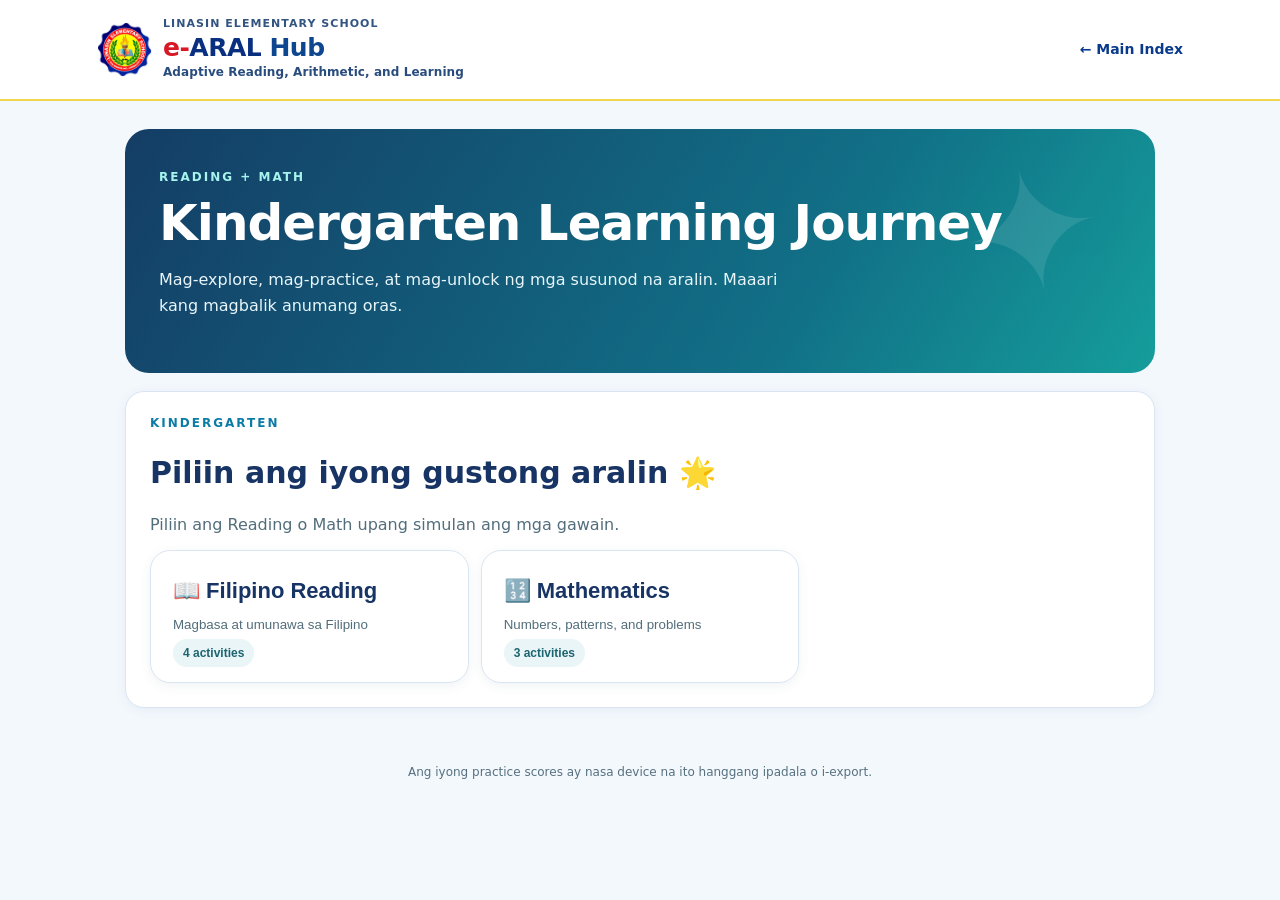
==== grade0.html @ 96395a0d "Add files via upload" ====
<!doctype html><html lang="fil"><head><meta charset="utf-8"><meta name="viewport" content="width=device-width,initial-scale=1"><meta name="theme-color" content="#17678b"><title>e-ARAL Hub · Kindergarten</title><link rel="icon" type="image/png" href="linasin-es-logo.png"><link rel="stylesheet" href="style.css"></head><body data-grade="0"><header class="top"><div class="nav"><a href="index.html" class="school-brand" aria-label="e-ARAL Hub — Home"><img src="linasin-es-logo.png" alt="Logo ng Linasin Elementary School" class="school-seal"><span class="brand-copy"><span class="school-name">LINASIN ELEMENTARY SCHOOL</span><strong class="brand-title"><span class="brand-e">e-</span>ARAL <span class="brand-hub">Hub</span></strong><span class="brand-tagline">Adaptive Reading, Arithmetic, and Learning</span></span></a><a href="index.html" class="go">← Main Index</a></div></header><main class="wrap"><section class="hero"><span class="eyebrow">READING + MATH</span><h1>Kindergarten Learning Journey</h1><p>Mag-explore, mag-practice, at mag-unlock ng mga susunod na aralin. Maaari kang magbalik anumang oras.</p></section><div id="app"></div><p class="footer">Ang iyong practice scores ay nasa device na ito hanggang ipadala o i-export.</p></main><script src="lessons.js"></script><script src="bank.js"></script><script src="app.js"></script></body></html>
---- style.css ----
:root{--ink:#17374b;--blue:#17678b;--teal:#12847f;--gold:#f1b64c;--paper:#f5fafb;--muted:#526d7b;--stroke:#d5e4eb;--white:white;--green:#137c59;--bg:#eff7f9}*{box-sizing:border-box}body{margin:0;background:var(--bg);font-family:system-ui,-apple-system,'Segoe UI',Arial,sans-serif;color:var(--ink)}.nav{max-width:1130px;margin:auto;padding:18px 22px;display:flex;justify-content:space-between;align-items:center;gap:12px}.top{background:white;border-bottom:1px solid var(--stroke)}.brand{text-decoration:none;color:var(--ink);font-size:21px;font-weight:850;letter-spacing:-.5px}.brand b{color:var(--teal)}.nav a.go{text-decoration:none;color:var(--blue);font-size:14px;font-weight:700}.wrap{max-width:1070px;margin:28px auto;padding:0 20px 32px}.hero{background:linear-gradient(122deg,#143d65,#116f86 65%,#159d9b);color:#fff;border-radius:24px;padding:37px 34px;position:relative;overflow:hidden}.hero:after{content:'✦';position:absolute;right:5%;top:2%;font-size:170px;opacity:.10;transform:rotate(-12deg)}.hero h1{font-size:clamp(30px,4vw,50px);line-height:1.12;letter-spacing:-1px;margin:10px 0}.hero p{max-width:660px;line-height:1.65;color:#e8f6fa}.eyebrow{text-transform:uppercase;letter-spacing:2px;font-size:12px;font-weight:750;color:var(--teal)}.hero .eyebrow{color:#a6f4ec}.card{background:white;border:1px solid var(--stroke);border-radius:19px;padding:24px;margin:18px 0;box-shadow:0 2px 12px #104e6511}.grid{display:grid;grid-template-columns:repeat(3,1fr);gap:15px;margin:20px 0}.gcard,.path{display:block;background:white;border:1px solid var(--stroke);border-radius:20px;padding:22px;text-decoration:none;color:var(--ink);transition:.14s;text-align:left;cursor:pointer;box-shadow:0 3px 12px #0e4d6310}.gcard:hover,.path:hover{border-color:var(--teal);transform:translateY(-2px)}.gcard .emoji{font-size:30px;display:block;margin-bottom:8px}.gcard h3,.path h3{font-size:22px;margin:5px 0}.gcard p,.path p,.muted{color:var(--muted)}.tag{display:inline-block;border-radius:99px;padding:6px 11px;background:#e8f6f4;color:#176f60;font-size:12px;font-weight:750}.flex{display:flex;align-items:center;justify-content:space-between;gap:14px;flex-wrap:wrap}.grid2{display:grid;grid-template-columns:repeat(2,1fr);gap:12px}.btn{appearance:none;border:0;padding:12px 18px;background:var(--blue);border-radius:12px;color:white;font-weight:750;font-size:15px;cursor:pointer;text-decoration:none;display:inline-flex;align-items:center;justify-content:center;gap:8px}.btn:hover{filter:brightness(1.08)}.btn:disabled{opacity:.45;cursor:not-allowed}.btn.secondary{background:#edf4f6;border:1px solid var(--stroke);color:var(--ink)}.btn.teal{background:var(--teal)}.btnrow{display:flex;gap:10px;flex-wrap:wrap;margin-top:16px}.tabs{display:flex;gap:7px;margin:16px 0;flex-wrap:wrap}.tabs button{background:#e1edf1;color:var(--ink);border:1px solid var(--stroke);border-radius:12px;padding:10px 15px;cursor:pointer;font-weight:700}.tabs button.active{background:var(--blue);color:white;border-color:var(--blue)}label.field{display:block;margin:13px 0 6px;font-weight:700}.input{width:100%;max-width:420px;border:1px solid #afcad7;border-radius:10px;padding:12px;font-size:16px}.mini{font-size:12px;color:var(--muted);line-height:1.5}.passage{font-size:clamp(17px,2.5vw,23px);line-height:1.85;background:#f1f7f8;border:1px solid var(--stroke);border-radius:14px;padding:22px;margin:17px 0;white-space:pre-wrap}.question{font-size:clamp(21px,2.6vw,28px);line-height:1.42;font-weight:740;margin:14px 0}.choice{display:block;padding:13px 16px;border:1px solid var(--stroke);border-radius:12px;margin:10px 0;background:#fff;cursor:pointer;font-size:17px}.choice:hover{border-color:var(--teal);background:#f4fafa}.choice:has(input:checked){border-color:var(--teal);background:#e9f7f3}.choice input{margin-right:12px;accent-color:var(--teal);transform:scale(1.12)}.progress{background:#d9e8ef;border-radius:100px;overflow:hidden;height:12px;margin:18px 0 8px}.bar{height:100%;background:linear-gradient(90deg,var(--teal),#56b6a8);border-radius:100px}.level{border:1px solid var(--stroke);border-radius:15px;padding:15px;margin:12px 0;background:#fff}.level.lock{background:#f4f6f7;opacity:.72}.notice{background:#e8f3fa;border-left:4px solid var(--blue);padding:13px 15px;border-radius:9px;margin:14px 0;font-size:14px}.good{background:#e7f7ef;border-left-color:var(--green)}.warn{background:#fff5dd;border-left-color:#c18b1c}.answer{border:1px solid #b9d4df;border-radius:14px;background:#f2fbfa;padding:19px;margin-top:20px}.score{font-size:42px;font-weight:850;margin:3px 0;color:var(--blue)}.hist{display:flex;flex-direction:column}.hist div{border-bottom:1px solid var(--stroke);padding:12px 0;display:flex;justify-content:space-between;gap:12px}.hist span{font-size:14px}.footer{margin:24px 0;color:#56707f;font-size:12px;text-align:center}.pill{font-size:12px;background:#eaf5f7;color:#1b6470;border-radius:99px;padding:7px 10px;font-weight:700}.micro{font-size:12px;color:var(--muted)}.lessoninfo{color:#567082;font-weight:600}.divider{height:1px;background:var(--stroke);margin:18px 0}.tracklist{display:grid;grid-template-columns:repeat(3,1fr);gap:12px}.tracklist .path{min-height:118px}.print-only{display:none}#app h2{font-size:clamp(23px,3vw,30px)}#app h3{margin-bottom:8px}#app{min-height:350px}#alert{position:fixed;right:18px;bottom:18px;background:#133e52;color:white;max-width:360px;border-radius:14px;padding:13px 18px;box-shadow:0 8px 20px #0003;z-index:100}@media(max-width:800px){.grid{grid-template-columns:repeat(2,1fr)}.tracklist{grid-template-columns:1fr}.hero{padding:28px 23px}.nav{padding:15px 16px}}@media(max-width:520px){.grid,.grid2{grid-template-columns:1fr}.gcard h3{font-size:20px}.wrap{margin-top:16px;padding:0 12px}.card{padding:17px}.choice{font-size:16px}.btn{width:100%}.btnrow .btn{width:auto;flex:1}.hero p{font-size:14px}}@media print{body{background:#fff}.top,.hero,.btnrow,.tabs,.footer,.btn,.no-print,.grid{display:none!important}.wrap{padding:0;max-width:none}.card{border:0;box-shadow:none;margin:0;padding:0}.print-only{display:block}.choice{border:0;border-bottom:1px solid #999;border-radius:0;margin:8px 0;padding:6px 0}.passage{border:0;background:white;padding:6px 0;font-size:15px}.question{font-size:17px}.level{border:0}#app{min-height:0}}

/* e-ARAL Hub school branding, Version 10 */
:root {--blue:#093a8b;--teal:#0c7ca7;--ink:#173465;--bg:#f3f8fd;--stroke:#dbe5f2}
.school-brand{display:inline-flex;align-items:center;gap:11px;text-decoration:none;color:#122b58;min-width:0}
.school-seal{width:55px;height:55px;object-fit:contain;flex-shrink:0}
.brand-copy{display:flex;flex-direction:column;line-height:1.15;gap:3px}
.school-name{font-size:11px;font-weight:850;letter-spacing:1.05px;color:#325480}
.brand-title{font-size:25px;font-weight:900;color:#092f81;letter-spacing:-.5px}
.brand-e{color:#d81826}.brand-hub{color:#0e478f}
.brand-banner{border-radius:20px;overflow:hidden;border:1px solid #dbe6f4;background:white;box-shadow:0 8px 30px #1e4d8414}
.brand-banner img{width:100%;height:auto;display:block}
.hero-mobile{display:none}
.welcome{background:#fff;display:flex;justify-content:space-between;gap:26px;align-items:center;border:1px solid #dce6f1;border-radius:20px;padding:24px 27px;margin:18px 0 5px}
.welcome h1{font-size:clamp(24px,3vw,34px);line-height:1.1;letter-spacing:-.5px;margin:7px 0 7px;color:#14396f}
.welcome p{line-height:1.6;margin:0;color:#536b83;max-width:650px}
.learning-chips{display:flex;flex-direction:column;gap:7px;align-items:flex-end;white-space:nowrap}
.learning-chips span{display:inline-block;background:#eef6ff;border-radius:99px;padding:8px 11px;font-weight:760;color:#27558d;font-size:12px}
.section-title{font-size:24px;margin:22px 0 8px;color:#153970}
.top{border-bottom:2px solid #f1d54c}
@media(max-width:760px){.learning-chips{display:none}.welcome{padding:20px}.brand-banner{display:none}.hero-mobile{display:block;background:linear-gradient(125deg,#062775,#105a9e 68%,#128ca3);padding:28px 24px}.hero-mobile strong{font-size:clamp(14px,3.6vw,18px);display:block}.hero-mobile h1{font-size:clamp(37px,8vw,52px)}.hero-mobile p{margin-bottom:0}.e-hero{color:#ffc430}.school-seal{width:47px;height:47px}.school-name{font-size:9px}.brand-title{font-size:22px}}
@media(max-width:420px){.brand-title{font-size:21px}.school-name{letter-spacing:.4px}.nav{padding:12px}.top-tag{display:none}.school-seal{width:42px;height:42px}}

/* Version 11: simple index, structured grade rows and immediate answer review */
.brand-tagline{font-size:12px;color:#284c7c;font-weight:700;line-height:1.3;letter-spacing:.08px;max-width:390px}
.grade-group{margin:18px 0 26px}
.grade-group-title{font-size:19px;color:#1b4677;margin:0 0 12px;font-weight:800}
.grade-cards{display:grid;grid-template-columns:repeat(3,minmax(0,1fr));gap:14px}
.grade-cards.grade-single{grid-template-columns:minmax(0,350px);justify-content:center}
.grade-cards .gcard{height:100%;min-width:0}
.grade-cards .gcard p{line-height:1.7}
.answer-feedback{border-radius:14px;margin-top:18px;padding:16px 18px;font-size:18px;border:2px solid #b0d8c9;background:#edf9f4}
.answer-feedback strong{display:block;font-size:18px;margin-bottom:6px}
.answer-feedback div{font-size:21px;font-weight:800}
.answer-feedback.is-wrong{background:#fff8e8;border-color:#e7cc8d}
.choice.correct-choice{background:#e1f6e8;border:2px solid #309567;color:#175437}
.choice.wrong-choice{background:#fff0e8;border:2px solid #db9274;color:#713c2c}
.choice:has(input:disabled){cursor:default}
.choice:has(input:disabled):hover{transform:none}
@media(max-width:760px){.brand-tagline{font-size:10px}.grade-cards{gap:9px}.grade-cards .gcard{padding:15px}.grade-cards .gcard h3{font-size:18px}}
@media(max-width:540px){.grade-cards{grid-template-columns:1fr}.grade-cards.grade-single{grid-template-columns:1fr}.grade-group{margin:20px 0}.grade-cards .gcard{padding:19px}.brand-tagline{font-size:9px;max-width:260px}.brand-copy{gap:2px}.school-seal{width:46px;height:46px}.brand-title{font-size:21px}}
@media print{.grade-group{display:none!important}}

/* v12: picture-based reading for Kindergarten and Grade 1 */
.picture-prompt{display:flex;justify-content:center;margin:15px 0}
.picture-prompt img{width:min(100%,290px);height:auto;aspect-ratio:240/210;object-fit:contain;border:2px solid #d9eaf0;border-radius:19px;background:#fffaf2}
.image-choices{display:grid;grid-template-columns:repeat(2,minmax(0,1fr));gap:12px}
.image-choice{margin:0;display:flex;align-items:center;gap:8px;min-width:0;min-height:138px}
.image-choice .choice-body{display:flex;flex-direction:column;gap:5px;align-items:center;flex:1;font-weight:800}
.image-choice img{max-width:160px;width:95%;height:107px;object-fit:contain}
@media(max-width:450px){.image-choices{gap:7px}.image-choice{padding:8px;min-height:115px}.image-choice img{height:88px}}
@media print{.picture-prompt img{max-width:170px}.image-choices{grid-template-columns:repeat(2,1fr)}.image-choice img{max-width:100px;max-height:80px}}

/* v13: math speaker, optional quiz timer and digital window cards */
.quiz-clock{display:inline-flex;align-items:center;gap:8px;margin:13px 0;padding:11px 16px;border-radius:13px;border:2px solid #d8a149;background:#fff5dc;color:#664614;font-weight:800;font-variant-numeric:tabular-nums;font-size:17px}
.quiz-clock strong{font-size:24px;color:#863e0a}
.timer-setting{background:#f5faff;border-left-color:#177aa5;margin-top:15px}
.timer-setting select,.grid2 select{background:white;border:1px solid #b3c9d8;padding:10px 12px;border-radius:11px;font-size:15px;color:var(--ink);max-width:100%}
.timer-setting label{font-weight:800;color:#234d75;margin-right:7px}
.window-problem{font-size:clamp(40px,8vw,88px);font-weight:900;text-align:center;letter-spacing:.01em;color:#0b3a76;background:linear-gradient(140deg,#effbff,#f5f9ef);padding:32px 12px;border:2px solid #dce9ee;border-radius:19px;margin:24px 0}
.window-number{max-width:260px;text-align:center;font-weight:850;font-size:29px!important;display:block;margin:8px 0 18px}
@media(max-width:540px){.quiz-clock{font-size:14px}.quiz-clock strong{font-size:21px}.window-problem{padding:28px 8px}.timer-setting label{display:block;margin-bottom:6px}}

/* v14: three-by-three homepage, seven grade tiles + two Window Cards */
.hub-grid-nine{display:grid;grid-template-columns:repeat(3,minmax(0,1fr));gap:15px;margin:18px 0 13px}
.hub-grid-nine .gcard{min-width:0;height:100%;min-height:205px}
.hub-grid-nine .gcard p{line-height:1.65;margin:8px 0 13px}
.hub-grid-nine .gcard .tag{font-size:11px;line-height:1.5}
.window-tile{background:linear-gradient(150deg,#f4fbff,#eaf9f1);border:2px solid #9bcabd}
.window-tile.window-l2{background:linear-gradient(150deg,#fdfcff,#f1f3ff);border-color:#c0caed}
.index-note{margin:12px 0 20px}
.window-hero{background:linear-gradient(125deg,#123d79,#116d86);border-radius:22px;padding:26px 29px;color:white;margin:21px 0}
.window-hero .eyebrow{color:#b7f5ee}
.window-hero h1{color:white;font-size:clamp(27px,3.7vw,40px);margin:8px 0}
.window-hero p{color:#e9f8fb;line-height:1.5;max-width:820px;margin-bottom:0}
.window-topline{display:flex;align-items:center;justify-content:space-between;gap:12px;flex-wrap:wrap}
.window-big{font-size:clamp(38px,9vw,75px);color:#0d3f76;font-weight:900;line-height:1.25;text-align:center;margin:21px 0 24px;padding:25px 15px;background:#eef8fc;border-radius:19px;border:2px solid #d5e9f1}
.window-data{display:grid;grid-template-columns:repeat(3,minmax(0,1fr));gap:10px;margin:15px 0}
.window-datum{border:1px solid #dbe8ef;border-radius:12px;padding:12px 14px;background:#f5fafc}
.window-datum small{display:block;font-size:12px;color:#5f7a8b}
.window-datum strong{display:block;font-size:23px;color:#0b3970;font-variant-numeric:tabular-nums}
.window-timer{font-size:clamp(20px,3.4vw,28px);font-weight:850;color:#874513;display:inline-flex;align-items:center;gap:8px;padding:10px 17px;background:#fff1d9;border:1px solid #efcb8f;border-radius:13px;font-variant-numeric:tabular-nums}
.window-timer.low{color:#a32626;background:#ffe5e5;border-color:#e9a9a9}
.window-timer.paused{color:#2f6866;background:#e8f6f3;border-color:#b7dcd7}
.window-entry{max-width:330px!important;font-size:30px!important;font-weight:850;text-align:center}
.window-list{border-collapse:collapse;width:100%;font-size:13px}
.window-list th,.window-list td{text-align:left;padding:7px 8px;border-bottom:1px solid #e2e9ef}
.window-list tr.fail{background:#fff7ed}
.window-list tr.pass{background:#f2fbf5}
.window-results{max-height:390px;overflow:auto;border:1px solid #e0ebf0;border-radius:13px}
.window-results thead{position:sticky;top:0;background:#eaf1fb}
.window-help{color:#55727b;font-size:13px;line-height:1.5}
@media(max-width:850px){.hub-grid-nine{gap:10px}.hub-grid-nine .gcard{padding:17px;min-height:184px}.hub-grid-nine .gcard h3{font-size:20px}}
@media(max-width:610px){.hub-grid-nine{grid-template-columns:repeat(2,minmax(0,1fr))}.hub-grid-nine .gcard{padding:16px;min-height:170px}.hub-grid-nine .gcard h3{font-size:18px}.hub-grid-nine .gcard p{font-size:13px}.window-data{grid-template-columns:repeat(2,minmax(0,1fr))}.window-hero{padding:22px}}
@media(max-width:390px){.hub-grid-nine{grid-template-columns:1fr}.hub-grid-nine .gcard{min-height:0}.window-data{grid-template-columns:1fr}}

/* Window Cards v15 - one operation at a time, keyboard-first answer entry */
.wc-operations{display:grid;grid-template-columns:repeat(2,minmax(0,1fr));gap:12px;margin:12px 0 18px}
.wc-operation{border:2px solid #d7e5f0;border-radius:16px;display:flex;align-items:center;gap:12px;padding:17px;background:#f8fbff;color:#153c70;text-align:left;cursor:pointer;min-height:99px;transition:box-shadow .15s,border-color .15s}
.wc-operation:hover:not(:disabled),.wc-operation.selected{border-color:#168d9b;box-shadow:0 0 0 3px #bcece83d;background:#effffb}
.wc-operation:disabled{opacity:.65;cursor:not-allowed}
.wc-operation strong{display:block;font-size:19px}.wc-operation small{display:block;color:#59758b;font-size:12px;margin-top:3px}
.wc-op-icon{font-size:30px;flex-shrink:0}.wc-op-note{margin-left:auto;font-size:12px;color:#547789;text-align:right}
.wc-preferences{margin-top:18px}.wc-timer-choice{display:flex;align-items:center;gap:11px;padding:12px;background:#f3f8fe;border:1px solid #d9e7f3;border-radius:12px;margin-top:12px;cursor:pointer}
.wc-timer-choice input{width:21px;height:21px}.wc-timer-choice strong,.wc-timer-choice small{display:block}.wc-timer-choice small{color:#557287;font-size:12px;margin-top:2px}
.wc-run-card{max-width:760px;margin:auto}.wc-status{display:flex;justify-content:space-between;align-items:center;gap:12px;margin-top:17px}
.wc-next{min-height:54px;margin-top:13px;width:100%;font-size:17px}.wc-run-card .window-entry{width:100%;max-width:100%!important;min-height:70px;font-size:35px!important;border-width:2px;font-variant-numeric:tabular-nums}
.wc-run-card form{max-width:440px;margin:0 auto 6px}
@media(max-width:600px){.wc-operations{grid-template-columns:1fr}.wc-operation{min-height:82px;padding:13px}.wc-op-note{font-size:11px}.wc-run-card .window-big{font-size:52px}}
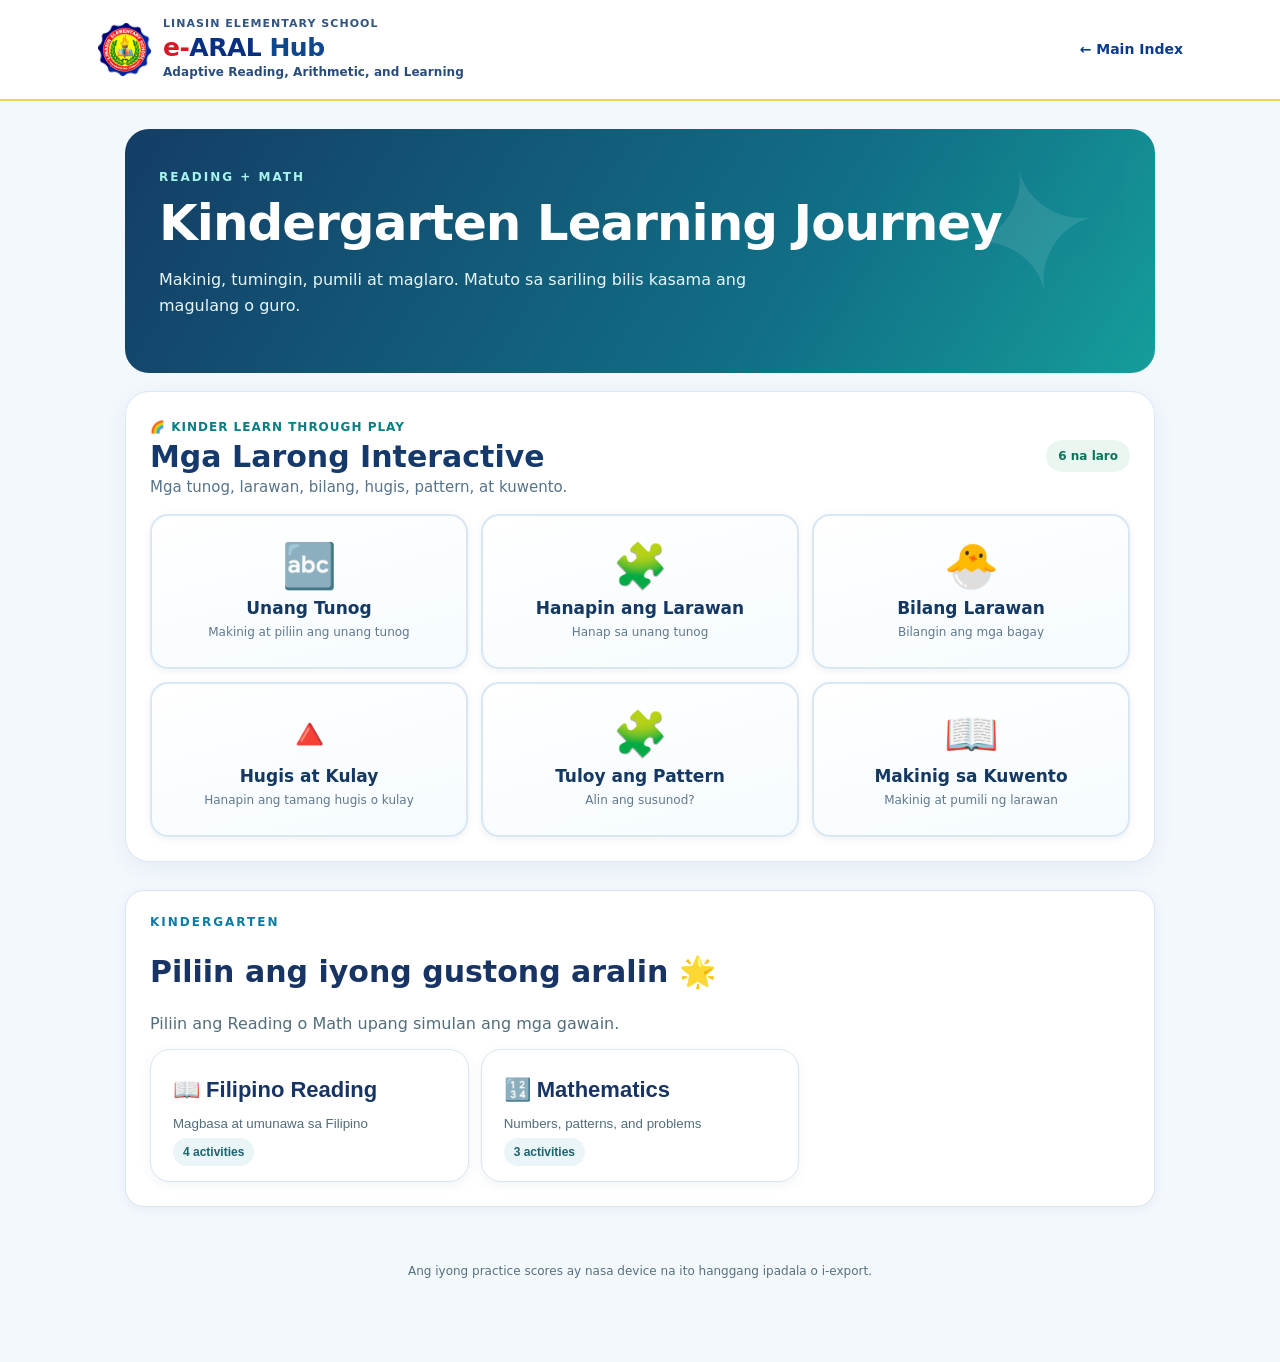
==== commit 92a5a186: "Add files via upload" ====
--- a/grade0.html
+++ b/grade0.html
@@ -1 +1,94 @@
-<!doctype html><html lang="fil"><head><meta charset="utf-8"><meta name="viewport" content="width=device-width,initial-scale=1"><meta name="theme-color" content="#17678b"><title>e-ARAL Hub · Kindergarten</title><link rel="icon" type="image/png" href="linasin-es-logo.png"><link rel="stylesheet" href="style.css"></head><body data-grade="0"><header class="top"><div class="nav"><a href="index.html" class="school-brand" aria-label="e-ARAL Hub — Home"><img src="linasin-es-logo.png" alt="Logo ng Linasin Elementary School" class="school-seal"><span class="brand-copy"><span class="school-name">LINASIN ELEMENTARY SCHOOL</span><strong class="brand-title"><span class="brand-e">e-</span>ARAL <span class="brand-hub">Hub</span></strong><span class="brand-tagline">Adaptive Reading, Arithmetic, and Learning</span></span></a><a href="index.html" class="go">← Main Index</a></div></header><main class="wrap"><section class="hero"><span class="eyebrow">READING + MATH</span><h1>Kindergarten Learning Journey</h1><p>Mag-explore, mag-practice, at mag-unlock ng mga susunod na aralin. Maaari kang magbalik anumang oras.</p></section><div id="app"></div><p class="footer">Ang iyong practice scores ay nasa device na ito hanggang ipadala o i-export.</p></main><script src="lessons.js"></script><script src="bank.js"></script><script src="app.js"></script></body></html>+<!doctype html><html lang="fil"><head><meta charset="utf-8"><meta name="viewport" content="width=device-width,initial-scale=1"><meta name="theme-color" content="#17678b"><title>e-ARAL Hub · Kindergarten</title><link rel="icon" type="image/png" href="linasin-es-logo.png"><link rel="stylesheet" href="style.css">
+<style id="kinder-interactive-styles">
+.kplay{margin:18px 0 28px;background:#fff;border:1px solid #dce8f5;border-radius:24px;padding:24px;box-shadow:0 6px 25px #102b6210}
+.kplay-heading{display:flex;align-items:center;justify-content:space-between;gap:12px;margin:0 0 18px}.kplay-heading h2{font-size:clamp(22px,3.3vw,30px);margin:4px 0 4px;color:#15396b}.kplay-heading p{margin:0;color:#55738b;font-size:15px}.kplay-overline{font-size:12px;letter-spacing:1px;font-weight:850;color:#087f82}.kplay-counter{border-radius:99px;background:#eaf7f1;padding:9px 12px;color:#0d725a;font-size:12px;white-space:nowrap;font-weight:800}
+.kplay-menu{display:grid;grid-template-columns:repeat(3,minmax(0,1fr));gap:13px}.kplay-tile{font-family:inherit;border:2px solid #d9e7f4;border-radius:18px;background:linear-gradient(165deg,#fff,#f5fbff);min-height:155px;padding:18px 12px;cursor:pointer;display:flex;flex-direction:column;align-items:center;justify-content:center;gap:6px;color:#143861;box-shadow:0 2px 8px #091b3810;touch-action:manipulation}.kplay-tile:hover,.kplay-tile:focus-visible{border-color:#36a3ae;background:#ecfafa;outline-offset:3px}.kplay-emoji{font-size:44px;line-height:1.15}.kplay-tile strong{font-size:17px;line-height:1.2;text-align:center}.kplay-tile small{font-size:12px;line-height:1.4;color:#60788d;text-align:center}
+.kplay-stage{margin-top:20px;background:#f4faff;border:2px solid #d8eaf3;border-radius:19px;padding:20px;min-height:250px}.kplay-stage[hidden]{display:none}.kplay-topbar{display:flex;align-items:center;justify-content:space-between;gap:10px;flex-wrap:wrap}.kplay-quiet{background:#fff;border:1px solid #d2e1eb;border-radius:11px;padding:10px 13px;color:#234666;font-weight:750;font-size:14px;cursor:pointer}.kplay-quiet:hover{background:#e6f5f8}.kplay-progress{font-size:13px;font-weight:850;color:#52718a}.kplay-bar{height:11px;border-radius:20px;background:#dceaf4;margin:13px 0;overflow:hidden}.kplay-bar>span{height:100%;display:block;background:linear-gradient(90deg,#1d93ac,#4dc58a);border-radius:20px;transition:width .3s}.kplay-title{font-size:clamp(20px,3vw,28px);margin:15px 0 12px;line-height:1.35;text-align:center;color:#153863}.kplay-stimulus{text-align:center;margin:12px 0 17px}.kplay-bigpic{display:inline-flex;align-items:center;justify-content:center;font-size:clamp(76px,14vw,122px);width:min(210px,85%);height:150px;background:white;border:2px solid #d5e6f5;border-radius:25px;line-height:1.1}.kplay-pictureopts{display:grid;grid-template-columns:repeat(2,minmax(0,1fr));gap:12px;max-width:650px;margin:10px auto}.kplay-answeropts{display:grid;grid-template-columns:repeat(2,minmax(0,1fr));gap:12px;max-width:620px;margin:12px auto}.kplay-opt{border:2px solid #cedfee;background:#fff;min-height:74px;border-radius:16px;cursor:pointer;font-weight:850;font-family:inherit;font-size:clamp(20px,4vw,29px);color:#1a4d79;padding:10px;touch-action:manipulation;display:flex;align-items:center;justify-content:center;gap:5px}.kplay-opt:hover:not(:disabled){border-color:#0d9693;background:#f1fffc}.kplay-opt:disabled{cursor:default;opacity:1}.kplay-opt.kplay-correct{border-color:#25905e;background:#dbf8e9;color:#116543}.kplay-opt.kplay-wrong{border-color:#dc906d;background:#fff0e6;color:#8c421e}.kplay-opt.kplay-picture{min-height:124px;flex-direction:column;font-size:65px}.kplay-opt-label{font-size:12px;color:#497084}.kplay-actions{display:flex;flex-wrap:wrap;align-items:center;justify-content:center;gap:10px;margin-top:17px}.kplay-action{border:none;border-radius:13px;background:#0a5da3;color:white;min-height:49px;padding:12px 17px;font-family:inherit;font-size:15px;font-weight:800;cursor:pointer;touch-action:manipulation}.kplay-action.secondary{background:#ecf5fb;color:#1a5178;border:1px solid #c6dfec}.kplay-action:disabled{opacity:.55;cursor:not-allowed}.kplay-feedback{text-align:center;background:#e6f8ee;border:1px solid #a5dec0;color:#145c3c;border-radius:15px;padding:15px;font-weight:750;font-size:18px;line-height:1.45;margin-top:12px}.kplay-feedback.kplay-try{background:#fff5e5;border-color:#f2d4a4;color:#80491e}.kplay-micro{font-size:13px;color:#607c90;text-align:center;line-height:1.5}.kplay-count-pics{font-size:clamp(37px,6vw,58px);line-height:1.5;display:flex;justify-content:center;gap:8px;flex-wrap:wrap;background:white;border:2px solid #d5e6f5;border-radius:18px;padding:22px 12px;max-width:710px;margin:auto}.kplay-clock{max-width:250px;width:100%;display:block;margin:0 auto}.kplay-timevalue{text-align:center;font-size:23px;font-weight:850;margin:10px 0}.kplay-settime{display:flex;justify-content:center;align-items:center;gap:15px}.kplay-timearrow{font-size:25px;border:2px solid #a4c6dc;border-radius:13px;background:#fff;color:#0b4b7d;width:65px;height:57px;cursor:pointer;font-weight:900}.kplay-shop{max-width:400px;margin:14px auto;padding:18px 20px;border:2px solid #dfb86d;border-radius:20px;background:#fffdf5;text-align:center}.kplay-shop .kplay-bigpic{height:120px;font-size:78px}.kplay-price{font-size:26px;font-weight:900;color:#924e0c;margin:8px}.kplay-reader{max-width:720px;margin:15px auto;background:#fff;border-radius:17px;border:2px solid #dae6ed;text-align:center;padding:24px 15px}.kplay-reader-word{font-size:clamp(36px,7vw,64px);font-weight:850;line-height:1.3;color:#173d6b;overflow-wrap:anywhere}.kplay-recording{background:#fff6dc;border:1px solid #e7c47c;color:#825b13;border-radius:11px;padding:12px 15px;margin:13px auto;max-width:570px;text-align:center}.kplay-recording audio{display:block;width:100%;margin:12px auto 0;max-width:450px}.kplay-summary{text-align:center;padding:22px 8px}.kplay-summary h3{font-size:27px}.kplay-summary strong{font-size:55px;color:#106ca4}.kplay-summary p{line-height:1.6;color:#456477}
+@media(max-width:750px){.kplay-menu{grid-template-columns:repeat(2,minmax(0,1fr))}.kplay{padding:17px}}
+@media(max-width:410px){.kplay-menu{gap:9px}.kplay-tile{min-height:142px;padding:14px 8px}.kplay-tile strong{font-size:14px}.kplay-tile small{font-size:11px}.kplay-emoji{font-size:39px}.kplay{padding:12px}.kplay-stage{padding:13px}.kplay-counter{display:none}.kplay-opt.kplay-picture{font-size:50px;min-height:108px}.kplay-answeropts,.kplay-pictureopts{gap:8px}}
+@media print{.kplay{display:none!important}}
+</style>
+</head><body data-grade="0"><header class="top"><div class="nav"><a href="index.html" class="school-brand" aria-label="e-ARAL Hub — Home"><img src="linasin-es-logo.png" alt="Logo ng Linasin Elementary School" class="school-seal"><span class="brand-copy"><span class="school-name">LINASIN ELEMENTARY SCHOOL</span><strong class="brand-title"><span class="brand-e">e-</span>ARAL <span class="brand-hub">Hub</span></strong><span class="brand-tagline">Adaptive Reading, Arithmetic, and Learning</span></span></a><a href="index.html" class="go">← Main Index</a></div></header><main class="wrap"><section class="hero"><span class="eyebrow">READING + MATH</span><h1>Kindergarten Learning Journey</h1><p>Makinig, tumingin, pumili at maglaro. Matuto sa sariling bilis kasama ang magulang o guro.</p></section>
+<section class="kplay" id="kplay-section" aria-label="Kinder interactive games">
+  <div class="kplay-heading">
+    <div><span class="kplay-overline">🌈 KINDER LEARN THROUGH PLAY</span><h2>Mga Larong Interactive</h2><p>Mga tunog, larawan, bilang, hugis, pattern, at kuwento.</p></div>
+    <span class="kplay-counter">6 na laro</span>
+  </div>
+  <div class="kplay-menu" id="kplay-menu">
+    <button type="button" class="kplay-tile" data-kplay="letters"><span class="kplay-emoji">🔤</span><strong>Unang Tunog</strong><small>Makinig at piliin ang unang tunog</small></button>
+    <button type="button" class="kplay-tile" data-kplay="pictures"><span class="kplay-emoji">🧩</span><strong>Hanapin ang Larawan</strong><small>Hanap sa unang tunog</small></button>
+    <button type="button" class="kplay-tile" data-kplay="count"><span class="kplay-emoji">🐣</span><strong>Bilang Larawan</strong><small>Bilangin ang mga bagay</small></button>
+    <button type="button" class="kplay-tile" data-kplay="shapes"><span class="kplay-emoji">🔺</span><strong>Hugis at Kulay</strong><small>Hanapin ang tamang hugis o kulay</small></button>
+    <button type="button" class="kplay-tile" data-kplay="patterns"><span class="kplay-emoji">🧩</span><strong>Tuloy ang Pattern</strong><small>Alin ang susunod?</small></button>
+    <button type="button" class="kplay-tile" data-kplay="listen"><span class="kplay-emoji">📖</span><strong>Makinig sa Kuwento</strong><small>Makinig at pumili ng larawan</small></button>
+  </div>
+  <div id="kplay-stage" class="kplay-stage" hidden aria-live="polite"></div>
+</section>
+<div id="app"></div><p class="footer">Ang iyong practice scores ay nasa device na ito hanggang ipadala o i-export.</p></main><script src="lessons.js"></script><script src="bank.js"></script><script src="app.js"></script>
+<script id="kinder-interactive-games-script">
+(()=>{'use strict';
+const stage=document.getElementById('kplay-stage'),menu=document.getElementById('kplay-menu'),section=document.getElementById('kplay-section');
+const KEY='e-aral-kinder-games-play-based-v2';
+const wordList=[
+ {word:'aso',sound:'A',emoji:'🐶'},{word:'araw',sound:'A',emoji:'☀️'},
+ {word:'bola',sound:'B',emoji:'⚽'},{word:'baso',sound:'B',emoji:'🥛'},
+ {word:'pusa',sound:'P',emoji:'🐱'},{word:'puno',sound:'P',emoji:'🌳'},
+ {word:'isda',sound:'I',emoji:'🐟'},{word:'ibon',sound:'I',emoji:'🐦'},
+ {word:'mata',sound:'M',emoji:'👁️'},{word:'manok',sound:'M',emoji:'🐔'},
+ {word:'saging',sound:'S',emoji:'🍌'},{word:'sapatos',sound:'S',emoji:'👟'},
+ {word:'lapis',sound:'L',emoji:'✏️'},{word:'lobo',sound:'L',emoji:'🎈'}
+];
+const patterns=[['🔴','🔵'],['⭐','🌙'],['🍎','🍌'],['🐱','🐶'],['🟨','🟩'],['❤️','💙']];
+const stories=[
+ {say:'May asong alaga si Ana. Masaya ang aso.',ask:'Alin ang alaga ni Ana?',correct:'🐶',choices:['🐶','🐱','🐦']},
+ {say:'May pulang bola si Ben. Inilagay niya ang bola sa kahon.',ask:'Ano ang laruan ni Ben?',correct:'⚽',choices:['⚽','🧸','🚗']},
+ {say:'Nakakita si Mira ng ibon sa puno. Umaawit ang ibon.',ask:'Ano ang nakita ni Mira?',correct:'🐦',choices:['🐶','🐟','🐦']},
+ {say:'Nagbigay si Lola ng saging sa bata. Kinain niya ang saging.',ask:'Anong prutas ang kinain?',correct:'🍌',choices:['🍌','🍎','🍇']},
+ {say:'Maulan ngayon. Gumamit si Lito ng payong.',ask:'Ano ang ginamit ni Lito?',correct:'☂️',choices:['🧢','☂️','🧤']},
+ {say:'Sa hardin may magandang bulaklak. Nakita ito ni Aya.',ask:'Ano ang nakita ni Aya?',correct:'🌼',choices:['🌼','⚽','🐸']},
+ {say:'Nasa dagat ang isang isda. Lumalangoy ito sa tubig.',ask:'Aling hayop ang nasa dagat?',correct:'🐟',choices:['🐟','🐱','🐓']},
+ {say:'May lapis si Nilo. Ginamit niya ito upang gumuhit.',ask:'Ano ang ginamit ni Nilo?',correct:'✏️',choices:['✏️','🥄','🧸']}
+];
+const names={letters:'Unang Tunog',pictures:'Hanapin ang Larawan',count:'Bilang Larawan',shapes:'Hugis at Kulay',patterns:'Tuloy ang Pattern',listen:'Makinig sa Kuwento'};
+const r=(a,b)=>a+Math.floor(Math.random()*(b-a+1));
+function shuffle(a){const b=[...a];for(let i=b.length-1;i>0;i--){const j=r(0,i);[b[i],b[j]]=[b[j],b[i]]}return b}
+const esc=s=>String(s).replace(/[&<>"']/g,c=>({'&':'&amp;','<':'&lt;','>':'&gt;','"':'&quot;',"'":'&#39;'}[c]));
+let game=null;
+function say(text){if(!('speechSynthesis' in window))return;try{speechSynthesis.cancel();const u=new SpeechSynthesisUtterance(text);u.lang='fil-PH';u.rate=.82;const v=speechSynthesis.getVoices().find(x=>/^(fil|tl)(-|$)/i.test(x.lang));if(v)u.voice=v;speechSynthesis.speak(u)}catch(e){}}
+function question(k){
+ if(k==='letters'){const item=wordList[r(0,wordList.length-1)];const other=shuffle([...new Set(wordList.map(x=>x.sound))].filter(x=>x!==item.sound)).slice(0,2);return {item,choices:shuffle([item.sound,...other]),correct:item.sound,prompt:'Anong unang tunog ng larawan?',voice:`${item.word}. Anong unang tunog ng ${item.word}?`}}
+ if(k==='pictures'){const item=wordList[r(0,wordList.length-1)];const others=shuffle(wordList.filter(x=>x.sound!==item.sound));const choices=[item];for(const x of others){if(choices.length===3)break;if(choices.every(y=>y.sound!==x.sound))choices.push(x)}return {item,choices:shuffle(choices),correct:item.word,prompt:'Piliin ang larawan na nagsisimula sa tunog /'+item.sound.toLowerCase()+'/.',voice:`Hanapin ang larawan na nagsisimula sa tunog ${item.sound}`}}
+ if(k==='count'){const n=r(1,10),emoji=['🍎','🐥','⭐','🌼','🟢','🍌'][r(0,5)],others=shuffle(Array.from({length:11},(_,i)=>i).filter(x=>x!==n)).slice(0,2);return {number:n,emoji,choices:shuffle([n,...others]),correct:n,prompt:'Ilan ang nasa larawan?',voice:'Bilangin ang mga bagay. Ilan ang nasa larawan?'}}
+ if(k==='shapes'){
+  const kind=r(0,1)?'shape':'color';
+  if(kind==='shape'){const all=[{id:'bilog',emoji:'⚪'},{id:'tatsulok',emoji:'🔺'},{id:'parisukat',emoji:'🟦'},{id:'bituin',emoji:'⭐'}];const target=all[r(0,all.length-1)];return {correct:target.id,choices:shuffle(all),prompt:'Hanapin ang '+target.id+'.',voice:'Hanapin ang '+target.id+'.',type:kind}}
+  const all=[{id:'pula',emoji:'🔴'},{id:'asul',emoji:'🔵'},{id:'dilaw',emoji:'🟡'},{id:'berde',emoji:'🟢'}];const target=all[r(0,all.length-1)];return {correct:target.id,choices:shuffle(all),prompt:'Hanapin ang kulay '+target.id+'.',voice:'Hanapin ang kulay '+target.id+'.',type:kind}
+ }
+ if(k==='patterns'){const icons=patterns[r(0,patterns.length-1)],sequence=[icons[0],icons[1],icons[0],icons[1]],correct=icons[0];const all=shuffle([correct,icons[1],'🌟'].filter((x,i,a)=>a.indexOf(x)===i));return {sequence,correct,choices:all,prompt:'Alin ang susunod sa pattern?',voice:'Tingnan ang paulit-ulit na pattern. Alin ang susunod?'}}
+ const story=stories[r(0,stories.length-1)];return {story,choices:shuffle(story.choices),correct:story.correct,prompt:story.ask,voice:story.say+'. '+story.ask}
+}
+function opt(label,key,extra=''){const chosen=game.picked===String(key);const right=String(game.q.correct)===String(key);return `<button type="button" class="kplay-opt ${extra} ${game.answered&&right?'kplay-correct':''} ${game.answered&&chosen&&!right?'kplay-wrong':''}" data-kanswer="${esc(String(key))}" ${game.answered?'disabled':''}>${label}</button>`}
+function display(){const q=game.q,k=game.kind;
+ if(k==='letters')return `<div class="kplay-stimulus"><div class="kplay-bigpic" role="img" aria-label="Larawan">${q.item.emoji}</div></div><div class="kplay-answeropts">${q.choices.map(c=>opt(esc(c),c)).join('')}</div>`;
+ if(k==='pictures')return `<div class="kplay-pictureopts">${q.choices.map(x=>opt(`<span aria-hidden="true">${x.emoji}</span><small class="kplay-opt-label">${game.answered?esc(x.word):'Piliin'}</small>`,x.word,'kplay-picture')).join('')}</div>`;
+ if(k==='count')return `<div class="kplay-count-pics">${Array(q.number).fill(`<span aria-hidden="true">${q.emoji}</span>`).join('')}</div><div class="kplay-answeropts">${q.choices.map(x=>opt(x,x)).join('')}</div>`;
+ if(k==='shapes')return `<div class="kplay-pictureopts">${q.choices.map(x=>opt(`<span aria-hidden="true">${x.emoji}</span><small class="kplay-opt-label">${game.answered?esc(x.id):'Piliin'}</small>`,x.id,'kplay-picture')).join('')}</div>`;
+ if(k==='patterns')return `<div class="kplay-count-pics" style="font-size:clamp(32px,6vw,57px)">${q.sequence.map(x=>`<span>${x}</span>`).join('')}<span>❓</span></div><div class="kplay-pictureopts" style="grid-template-columns:repeat(3,minmax(0,1fr))">${q.choices.map(x=>opt(x,x,'kplay-picture')).join('')}</div>`;
+ return `<div class="kplay-reader" style="padding:17px"><p style="font-size:16px;color:#456477;margin:0">🔊 Pindutin ang “Pakinggan ang kuwento” at piliin ang larawan.</p></div><div class="kplay-pictureopts" style="grid-template-columns:repeat(3,minmax(0,1fr))">${q.choices.map(x=>opt(x,x,'kplay-picture')).join('')}</div>`;
+}
+function render(){if(!game)return;const q=game.q;
+ stage.innerHTML=`<div class="kplay-topbar"><button type="button" class="kplay-quiet" id="kplay-back">← Ibang laro</button><span class="kplay-progress">${esc(names[game.kind])} · ${game.at+1} / ${game.total}</span></div><div class="kplay-bar"><span style="width:${(game.at+1)*100/game.total}%"></span></div><h3 class="kplay-title">${esc(q.prompt)}</h3><div class="kplay-actions"><button type="button" class="kplay-action secondary" id="kplay-listen">🔊 ${game.kind==='listen'?'Pakinggan ang kuwento':'Pakinggan ang panuto'}</button></div>${display()}${game.answered?`<div class="kplay-feedback ${String(game.picked)===String(q.correct)?'':'kplay-try'}" role="status">${String(game.picked)===String(q.correct)?'🌟 Tama!':'💡 Tamang sagot:'} <strong>${esc(game.kind==='letters'?q.item.word+' — '+q.correct:game.kind==='pictures'?q.item.word:q.correct)}</strong></div><div class="kplay-actions"><button type="button" class="kplay-action" id="kplay-next">${game.at+1===game.total?'Tingnan ang resulta':'Susunod →'}</button></div>`:''}`;
+ stage.querySelector('#kplay-back').onclick=back;
+ stage.querySelector('#kplay-listen').onclick=()=>say(q.voice);
+ stage.querySelectorAll('[data-kanswer]').forEach(el=>el.onclick=()=>choose(el.dataset.kanswer));
+ const nextBtn=stage.querySelector('#kplay-next');if(nextBtn)nextBtn.onclick=next;
+}
+function choose(v){if(!game||game.answered)return;game.picked=String(v);game.answered=true;if(String(v)===String(game.q.correct))game.correct++;render()}
+function start(kind){if(!names[kind])return;game={kind,at:0,total:6,correct:0,answered:false,picked:null,q:question(kind)};menu.hidden=true;stage.hidden=false;render();stage.scrollIntoView({behavior:'smooth',block:'start'})}
+function next(){if(!game||!game.answered)return;game.at++;if(game.at===game.total){finish();return}game.q=question(game.kind);game.answered=false;game.picked=null;render()}
+function finish(){const g=game;try{const past=JSON.parse(localStorage.getItem(KEY)||'[]');past.unshift({kind:g.kind,score:g.correct,total:g.total,at:new Date().toISOString()});localStorage.setItem(KEY,JSON.stringify(past.slice(0,50)))}catch(e){}stage.innerHTML=`<div class="kplay-summary"><div style="font-size:50px">🌟</div><h3>Natapos ang laro!</h3><strong>${g.correct} / ${g.total}</strong><p>Ang bawat pagsubok ay pagsasanay. Maaari mong ulitin ang laro!</p><div class="kplay-actions"><button type="button" class="kplay-action" id="kplay-again">Ulitin</button><button type="button" class="kplay-action secondary" id="kplay-home">Ibang laro</button></div></div>`;stage.querySelector('#kplay-again').onclick=()=>start(g.kind);stage.querySelector('#kplay-home').onclick=back}
+function back(){if(window.speechSynthesis)window.speechSynthesis.cancel();game=null;stage.hidden=true;stage.innerHTML='';menu.hidden=false;section.scrollIntoView({behavior:'smooth',block:'start'})}
+menu.querySelectorAll('[data-kplay]').forEach(b=>b.onclick=()=>start(b.dataset.kplay));
+})();
+</script>
+</body></html>
